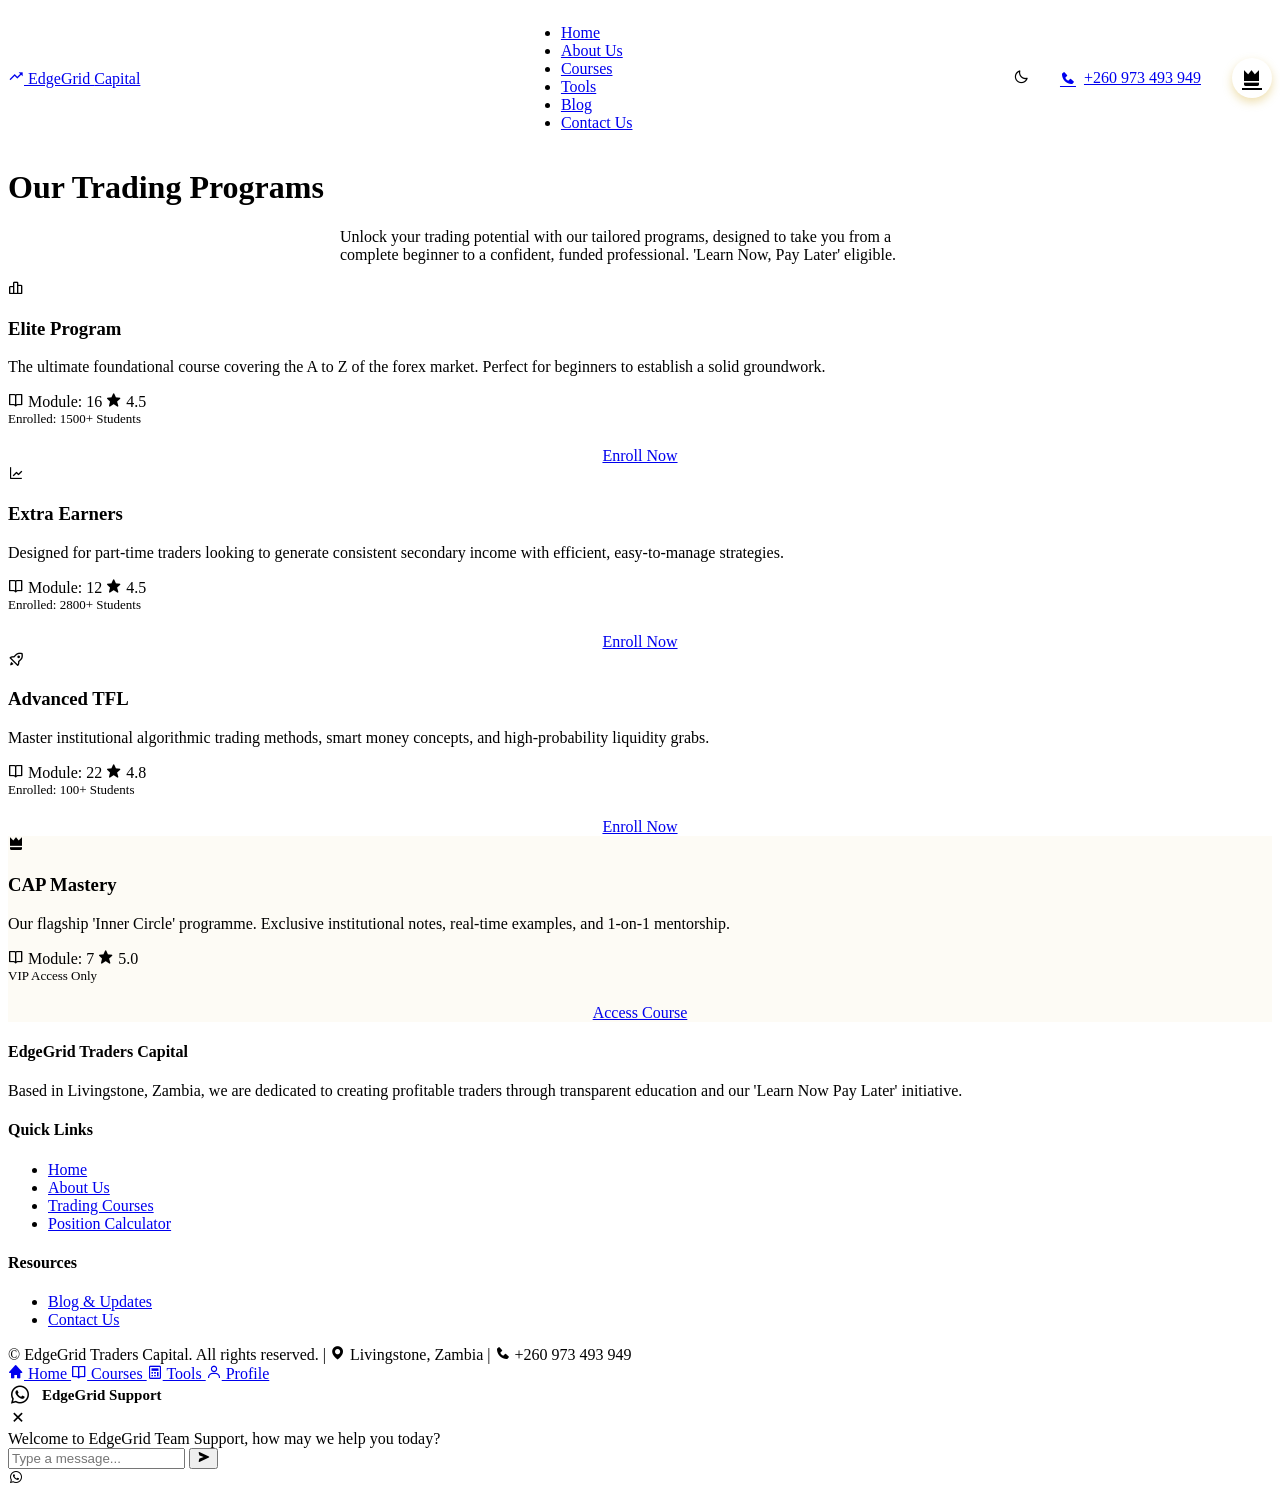
==== courses.html @ e41b1635 "Add files via upload" ====
<!DOCTYPE html>
<html lang="en">
<head>
    <meta charset="UTF-8">
    <meta name="viewport" content="width=device-width, initial-scale=1.0">
    <title>Trading Courses | EdgeGrid Traders Capital</title>
    <link rel="stylesheet" href="css/styles.css">
    <link href='https://unpkg.com/boxicons@2.1.4/css/boxicons.min.css' rel='stylesheet'>
</head>
<body>

    <!-- Navigation -->
    <nav class="navbar">
        <div class="container" style="display: flex; justify-content: space-between; align-items: center;">
            <a href="index.html" class="logo">
                <i class='bx bx-trending-up' style="color: var(--primary-color);"></i>
                EdgeGrid <span>Capital</span>
            </a>
            <ul class="nav-links">
                <li><a href="index.html">Home</a></li>
                <li><a href="about.html">About Us</a></li>
                <li><a href="courses.html" class="active">Courses</a></li>
                <li><a href="tools.html">Tools</a></li>
                <li><a href="blog.html">Blog</a></li>
                <li><a href="contact.html">Contact Us</a></li>
            </ul>
                        <div class="nav-right-actions" style="display: flex; align-items: center; gap: 15px;">
                <div id="themeToggle" class="theme-toggle">
                    <i class='bx bx-moon'></i>
                </div>
                <div class="cta-contact">
                    <a href="tel:+260973493949" class="btn btn-outline"
                        style="display: flex; align-items: center; gap: 8px; padding: 8px 16px;">
                        <i class='bx bxs-phone'></i> <span class="hide-mobile">+260 973 493 949</span>
                    </a>
                </div>
                <a href="VIPmembers.html" class="vip-top-btn" style="display: flex; justify-content: center; align-items: center; width: 40px; height: 40px; background: var(--gold-gradient); color: var(--secondary-color); border-radius: 50%; font-size: 20px; box-shadow: 0 4px 10px rgba(212,175,55,0.4); transition: transform 0.3s ease;">
                    <i class='bx bxs-crown'></i>
                </a>
            </div>
        </div>
    </nav>

    <div class="page-header">
        <div class="container">
            <h1>Our Trading Programs</h1>
            <p style="margin-top: 15px; max-width: 600px; margin-left: auto; margin-right: auto;">Unlock your trading potential with our tailored programs, designed to take you from a complete beginner to a confident, funded professional. 'Learn Now, Pay Later' eligible.</p>
        </div>
    </div>

    <section class="courses-section" style="background: var(--bg-main);">
        <div class="container">
            <div class="course-grid">
                <!-- Course 1 -->
                <div class="card">
                    <div class="card-icon"><i class='bx bx-bar-chart-alt-2'></i></div>
                    <h3>Elite Program</h3>
                    <p>The ultimate foundational course covering the A to Z of the forex market. Perfect for beginners to establish a solid groundwork.</p>
                    <div class="card-meta">
                        <span><i class='bx bx-book-open'></i> Module: 16</span>
                        <span><i class='bx bxs-star' style="color: var(--primary-color);"></i> 4.5</span>
                    </div>
                    <div style="font-size: 13px; color: var(--text-light); margin-bottom: 20px;">Enrolled: 1500+ Students</div>
                    <a href="contact.html" class="btn btn-outline" style="width: 100%; display: block; text-align: center;">Enroll Now</a>
                </div>

                <!-- Course 2 -->
                <div class="card">
                    <div class="card-icon"><i class='bx bx-line-chart'></i></div>
                    <h3>Extra Earners</h3>
                    <p>Designed for part-time traders looking to generate consistent secondary income with efficient, easy-to-manage strategies.</p>
                    <div class="card-meta">
                        <span><i class='bx bx-book-open'></i> Module: 12</span>
                        <span><i class='bx bxs-star' style="color: var(--primary-color);"></i> 4.5</span>
                    </div>
                    <div style="font-size: 13px; color: var(--text-light); margin-bottom: 20px;">Enrolled: 2800+ Students</div>
                    <a href="contact.html" class="btn btn-outline" style="width: 100%; display: block; text-align: center;">Enroll Now</a>
                </div>

                <!-- Course 3 -->
                <div class="card">
                    <div class="card-icon"><i class='bx bx-rocket'></i></div>
                    <h3>Advanced TFL</h3>
                    <p>Master institutional algorithmic trading methods, smart money concepts, and high-probability liquidity grabs.</p>
                    <div class="card-meta">
                        <span><i class='bx bx-book-open'></i> Module: 22</span>
                        <span><i class='bx bxs-star' style="color: var(--primary-color);"></i> 4.8</span>
                    </div>
                    <div style="font-size: 13px; color: var(--text-light); margin-bottom: 20px;">Enrolled: 100+ Students</div>
                    <a href="contact.html" class="btn btn-outline" style="width: 100%; display: block; text-align: center;">Enroll Now</a>
                </div>

                <!-- Course 4: VIP Mastery -->
                <div class="card" style="border: 1px solid var(--primary-color); background: rgba(212, 175, 55, 0.05);">
                    <div class="card-icon" style="background: var(--primary-color); color: var(--secondary-color);"><i class='bx bxs-crown'></i></div>
                    <h3>CAP Mastery</h3>
                    <p>Our flagship 'Inner Circle' programme. Exclusive institutional notes, real-time examples, and 1-on-1 mentorship.</p>
                    <div class="card-meta">
                        <span><i class='bx bx-book-open'></i> Module: 7</span>
                        <span><i class='bx bxs-star' style="color: var(--primary-color);"></i> 5.0</span>
                    </div>
                    <div style="font-size: 13px; color: var(--text-light); margin-bottom: 20px;">VIP Access Only</div>
                    <a href="VIPmembers.html" class="btn btn-primary" style="width: 100%; display: block; text-align: center;">Access Course</a>
                </div>
            </div>
        </div>
    </section>

    <!-- Footer -->
    <footer>
        <div class="container">
            <div class="footer-grid">
                <div class="footer-col">
                    <h4>EdgeGrid Traders Capital</h4>
                    <p>Based in Livingstone, Zambia, we are dedicated to creating profitable traders through transparent education and our 'Learn Now Pay Later' initiative.</p>
                </div>
                <div class="footer-col">
                    <h4>Quick Links</h4>
                    <ul>
                        <li><a href="index.html">Home</a></li>
                        <li><a href="about.html">About Us</a></li>
                        <li><a href="courses.html">Trading Courses</a></li>
                        <li><a href="tools.html">Position Calculator</a></li>
                    </ul>
                </div>
                <div class="footer-col">
                    <h4>Resources</h4>
                    <ul>
                        <li><a href="blog.html">Blog & Updates</a></li>
                        <li><a href="contact.html">Contact Us</a></li>
                    </ul>
                </div>
            </div>
            <div class="footer-bottom">
                &copy; <span id="year"></span> EdgeGrid Traders Capital. All rights reserved. | <i class='bx bxs-map'></i> Livingstone, Zambia | <i class='bx bxs-phone'></i> +260 973 493 949
            </div>
        </div>
    </footer>

    <script src="js/main.js"></script>

    <!-- Mobile Bottom Navigation -->
    <div class="mobile-bottom-nav">
        <a href="index.html" class="active">
            <i class='bx bxs-home'></i>
            Home
        </a>
        <a href="courses.html">
            <i class='bx bx-book-open'></i>
            Courses
        </a>
        <a href="tools.html">
            <i class='bx bx-calculator'></i>
            Tools
        </a>
        <a href="about.html">
            <i class='bx bx-user'></i>
            Profile
        </a>
    </div>

    <!-- WhatsApp Floating Button & Popup -->
    <div class="whatsapp-container">
        <div id="waPopup" class="wa-popup">
            <div class="wa-header">
                <div style="display: flex; align-items: center; gap: 10px;">
                    <i class='bx bxl-whatsapp' style="font-size: 24px;"></i>
                    <h4 style="margin: 0; font-size: 15px;">EdgeGrid Support</h4>
                </div>
                <i class='bx bx-x' style="font-size: 20px; cursor: pointer;" onclick="toggleWAPopup()"></i>
            </div>
            <div class="wa-body">
                <div class="wa-message-received">
                    Welcome to EdgeGrid Team Support, how may we help you today?
                </div>
            </div>
            <div class="wa-footer">
                <input type="text" id="waMessageInput" placeholder="Type a message..." onkeypress="if(event.key === 'Enter') sendWAMessage()">
                <button onclick="sendWAMessage()"><i class='bx bxs-send'></i></button>
            </div>
        </div>
        <div class="whatsapp-float" onclick="toggleWAPopup()">
            <div class="wa-waves"></div>
            <i class='bx bxl-whatsapp'></i>
        </div>
    </div>

    <script src="js/main.js"></script>
    <script>
        function toggleWAPopup() {
            const popup = document.getElementById('waPopup');
            popup.classList.toggle('active');
            if (popup.classList.contains('active')) {
                document.getElementById('waMessageInput').focus();
            }
        }
        function sendWAMessage() {
            const input = document.getElementById('waMessageInput');
            const message = input.value.trim();
            if (message) {
                navigator.clipboard.writeText(message).catch(err => console.log('Clipboard err:', err)).finally(() => {
                    const encodedMsg = encodeURIComponent(message);
                    window.open(`https://wa.me/260973493949?text=${encodedMsg}`, '_blank');
                    input.value = '';
                    toggleWAPopup();
                });
            }
        }
    </script>
</body>

</html>
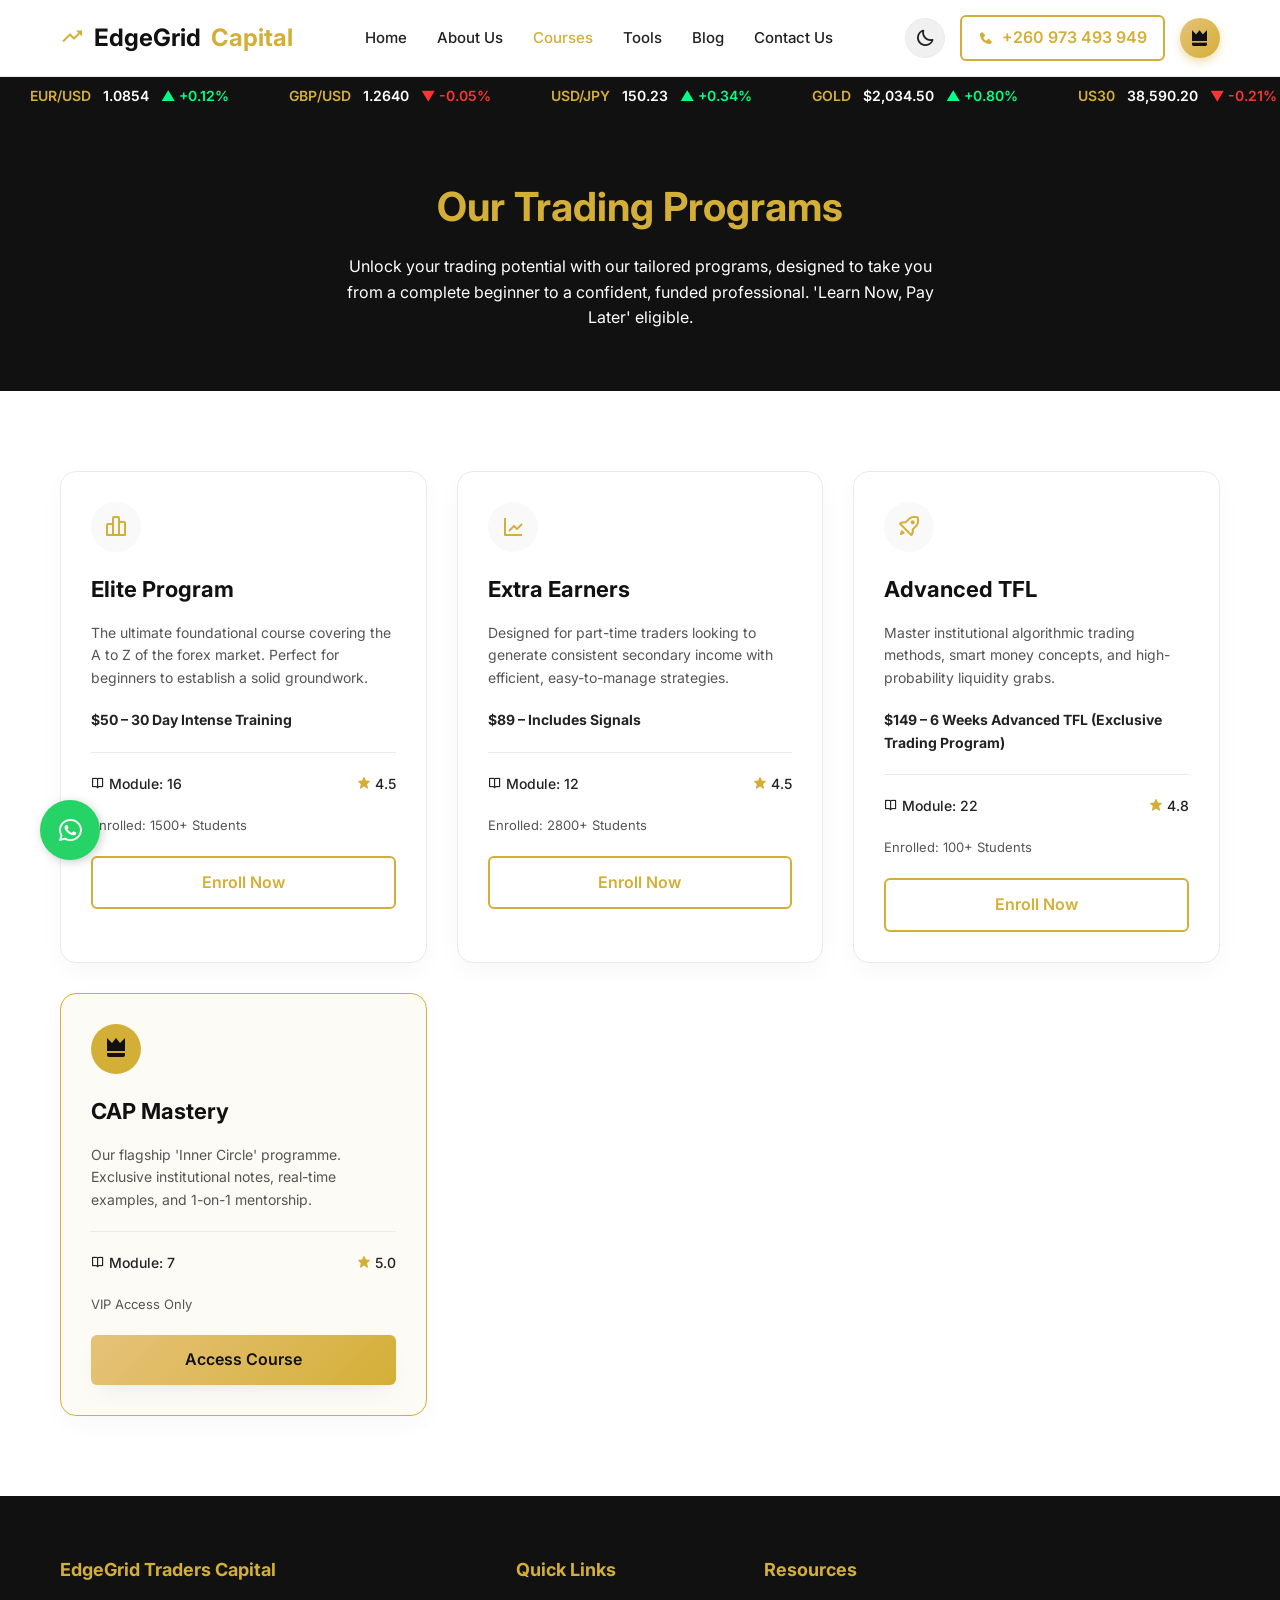
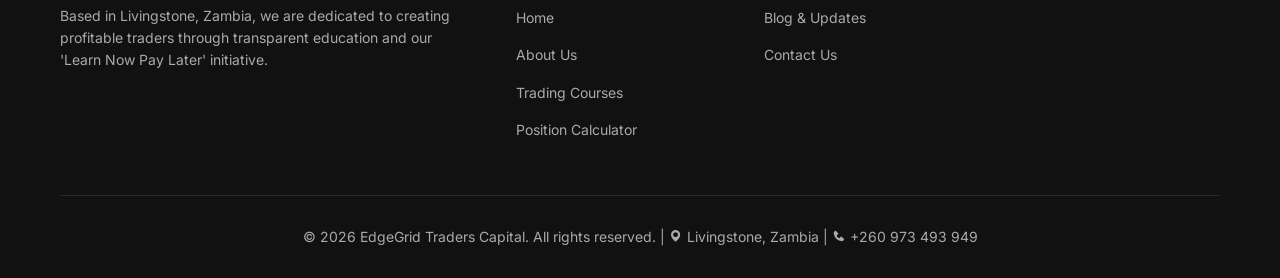
==== commit 303f40b2: "Improve formatting and structure in courses.html Refactor HTML structure for better readability and " ====
--- a/courses.html
+++ b/courses.html
@@ -1,5 +1,6 @@
 <!DOCTYPE html>
 <html lang="en">
+
 <head>
     <meta charset="UTF-8">
     <meta name="viewport" content="width=device-width, initial-scale=1.0">
@@ -7,6 +8,7 @@
     <link rel="stylesheet" href="css/styles.css">
     <link href='https://unpkg.com/boxicons@2.1.4/css/boxicons.min.css' rel='stylesheet'>
 </head>
+
 <body>
 
     <!-- Navigation -->
@@ -24,7 +26,7 @@
                 <li><a href="blog.html">Blog</a></li>
                 <li><a href="contact.html">Contact Us</a></li>
             </ul>
-                        <div class="nav-right-actions" style="display: flex; align-items: center; gap: 15px;">
+            <div class="nav-right-actions" style="display: flex; align-items: center; gap: 15px;">
                 <div id="themeToggle" class="theme-toggle">
                     <i class='bx bx-moon'></i>
                 </div>
@@ -34,7 +36,8 @@
                         <i class='bx bxs-phone'></i> <span class="hide-mobile">+260 973 493 949</span>
                     </a>
                 </div>
-                <a href="VIPmembers.html" class="vip-top-btn" style="display: flex; justify-content: center; align-items: center; width: 40px; height: 40px; background: var(--gold-gradient); color: var(--secondary-color); border-radius: 50%; font-size: 20px; box-shadow: 0 4px 10px rgba(212,175,55,0.4); transition: transform 0.3s ease;">
+                <a href="VIPmembers.html" class="vip-top-btn"
+                    style="display: flex; justify-content: center; align-items: center; width: 40px; height: 40px; background: var(--gold-gradient); color: var(--secondary-color); border-radius: 50%; font-size: 20px; box-shadow: 0 4px 10px rgba(212,175,55,0.4); transition: transform 0.3s ease;">
                     <i class='bx bxs-crown'></i>
                 </a>
             </div>
@@ -44,7 +47,9 @@
     <div class="page-header">
         <div class="container">
             <h1>Our Trading Programs</h1>
-            <p style="margin-top: 15px; max-width: 600px; margin-left: auto; margin-right: auto;">Unlock your trading potential with our tailored programs, designed to take you from a complete beginner to a confident, funded professional. 'Learn Now, Pay Later' eligible.</p>
+            <p style="margin-top: 15px; max-width: 600px; margin-left: auto; margin-right: auto;">Unlock your trading
+                potential with our tailored programs, designed to take you from a complete beginner to a confident,
+                funded professional. 'Learn Now, Pay Later' eligible.</p>
         </div>
     </div>
 
@@ -55,52 +60,70 @@
                 <div class="card">
                     <div class="card-icon"><i class='bx bx-bar-chart-alt-2'></i></div>
                     <h3>Elite Program</h3>
-                    <p>The ultimate foundational course covering the A to Z of the forex market. Perfect for beginners to establish a solid groundwork.</p>
+                    <p>The ultimate foundational course covering the A to Z of the forex market. Perfect for beginners
+                        to establish a solid groundwork.</p>
+                    <p class="course-price" style="font-weight: 700; color: var(--vip-gold); margin-top: 5px;">$50 – 30
+                        Day Intense Training</p>
                     <div class="card-meta">
                         <span><i class='bx bx-book-open'></i> Module: 16</span>
                         <span><i class='bx bxs-star' style="color: var(--primary-color);"></i> 4.5</span>
                     </div>
-                    <div style="font-size: 13px; color: var(--text-light); margin-bottom: 20px;">Enrolled: 1500+ Students</div>
-                    <a href="contact.html" class="btn btn-outline" style="width: 100%; display: block; text-align: center;">Enroll Now</a>
+                    <div style="font-size: 13px; color: var(--text-light); margin-bottom: 20px;">Enrolled: 1500+
+                        Students</div>
+                    <a href="#" onclick="openEnrollModal(); return false;" class="btn btn-outline"
+                        style="width: 100%; display: block; text-align: center;">Enroll Now</a>
                 </div>
 
                 <!-- Course 2 -->
                 <div class="card">
                     <div class="card-icon"><i class='bx bx-line-chart'></i></div>
                     <h3>Extra Earners</h3>
-                    <p>Designed for part-time traders looking to generate consistent secondary income with efficient, easy-to-manage strategies.</p>
+                    <p>Designed for part-time traders looking to generate consistent secondary income with efficient,
+                        easy-to-manage strategies.</p>
+                    <p class="course-price" style="font-weight: 700; color: var(--vip-gold); margin-top: 5px;">$89 –
+                        Includes Signals</p>
                     <div class="card-meta">
                         <span><i class='bx bx-book-open'></i> Module: 12</span>
                         <span><i class='bx bxs-star' style="color: var(--primary-color);"></i> 4.5</span>
                     </div>
-                    <div style="font-size: 13px; color: var(--text-light); margin-bottom: 20px;">Enrolled: 2800+ Students</div>
-                    <a href="contact.html" class="btn btn-outline" style="width: 100%; display: block; text-align: center;">Enroll Now</a>
+                    <div style="font-size: 13px; color: var(--text-light); margin-bottom: 20px;">Enrolled: 2800+
+                        Students</div>
+                    <a href="#" onclick="openEnrollModal(); return false;" class="btn btn-outline"
+                        style="width: 100%; display: block; text-align: center;">Enroll Now</a>
                 </div>
 
                 <!-- Course 3 -->
                 <div class="card">
                     <div class="card-icon"><i class='bx bx-rocket'></i></div>
                     <h3>Advanced TFL</h3>
-                    <p>Master institutional algorithmic trading methods, smart money concepts, and high-probability liquidity grabs.</p>
+                    <p>Master institutional algorithmic trading methods, smart money concepts, and high-probability
+                        liquidity grabs.</p>
+                    <p class="course-price" style="font-weight: 700; color: var(--vip-gold); margin-top: 5px;">$149 – 6
+                        Weeks Advanced TFL (Exclusive Trading Program)</p>
                     <div class="card-meta">
                         <span><i class='bx bx-book-open'></i> Module: 22</span>
                         <span><i class='bx bxs-star' style="color: var(--primary-color);"></i> 4.8</span>
                     </div>
-                    <div style="font-size: 13px; color: var(--text-light); margin-bottom: 20px;">Enrolled: 100+ Students</div>
-                    <a href="contact.html" class="btn btn-outline" style="width: 100%; display: block; text-align: center;">Enroll Now</a>
+                    <div style="font-size: 13px; color: var(--text-light); margin-bottom: 20px;">Enrolled: 100+ Students
+                    </div>
+                    <a href="#" onclick="openEnrollModal(); return false;" class="btn btn-outline"
+                        style="width: 100%; display: block; text-align: center;">Enroll Now</a>
                 </div>
 
                 <!-- Course 4: VIP Mastery -->
                 <div class="card" style="border: 1px solid var(--primary-color); background: rgba(212, 175, 55, 0.05);">
-                    <div class="card-icon" style="background: var(--primary-color); color: var(--secondary-color);"><i class='bx bxs-crown'></i></div>
+                    <div class="card-icon" style="background: var(--primary-color); color: var(--secondary-color);"><i
+                            class='bx bxs-crown'></i></div>
                     <h3>CAP Mastery</h3>
-                    <p>Our flagship 'Inner Circle' programme. Exclusive institutional notes, real-time examples, and 1-on-1 mentorship.</p>
+                    <p>Our flagship 'Inner Circle' programme. Exclusive institutional notes, real-time examples, and
+                        1-on-1 mentorship.</p>
                     <div class="card-meta">
                         <span><i class='bx bx-book-open'></i> Module: 7</span>
                         <span><i class='bx bxs-star' style="color: var(--primary-color);"></i> 5.0</span>
                     </div>
                     <div style="font-size: 13px; color: var(--text-light); margin-bottom: 20px;">VIP Access Only</div>
-                    <a href="VIPmembers.html" class="btn btn-primary" style="width: 100%; display: block; text-align: center;">Access Course</a>
+                    <a href="VIPmembers.html" class="btn btn-primary"
+                        style="width: 100%; display: block; text-align: center;">Access Course</a>
                 </div>
             </div>
         </div>
@@ -112,7 +135,8 @@
             <div class="footer-grid">
                 <div class="footer-col">
                     <h4>EdgeGrid Traders Capital</h4>
-                    <p>Based in Livingstone, Zambia, we are dedicated to creating profitable traders through transparent education and our 'Learn Now Pay Later' initiative.</p>
+                    <p>Based in Livingstone, Zambia, we are dedicated to creating profitable traders through transparent
+                        education and our 'Learn Now Pay Later' initiative.</p>
                 </div>
                 <div class="footer-col">
                     <h4>Quick Links</h4>
@@ -132,12 +156,51 @@
                 </div>
             </div>
             <div class="footer-bottom">
-                &copy; <span id="year"></span> EdgeGrid Traders Capital. All rights reserved. | <i class='bx bxs-map'></i> Livingstone, Zambia | <i class='bx bxs-phone'></i> +260 973 493 949
+                &copy; <span id="year"></span> EdgeGrid Traders Capital. All rights reserved. | <i
+                    class='bx bxs-map'></i> Livingstone, Zambia | <i class='bx bxs-phone'></i> +260 973 493 949
             </div>
         </div>
     </footer>
-
-    <script src="js/main.js"></script>
+    <!-- Enrollment Modal -->
+    <div id="enrollModal" class="enroll-modal">
+        <div class="enroll-modal-content">
+            <div class="enroll-modal-header">
+                <h3>Start Your Trading Journey</h3>
+                <i class='bx bx-x' onclick="closeEnrollModal()"></i>
+            </div>
+            <div class="enroll-modal-body">
+                <div class="form-group">
+                    <label>Full Name</label>
+                    <input type="text" id="enrolName" placeholder="e.g. John Doe">
+                </div>
+                <div class="form-group">
+                    <label>Country</label>
+                    <input type="text" id="enrolCountry" placeholder="e.g. Zambia">
+                </div>
+                <div class="form-group">
+                    <label>Trading Experience</label>
+                    <select id="enrolExperience">
+                        <option value="Complete Beginner">Complete Beginner</option>
+                        <option value="Less than 1 year">Less than 1 year</option>
+                        <option value="1-3 years">1-3 years</option>
+                        <option value="3+ years">3+ years</option>
+                    </select>
+                </div>
+                <div class="form-group">
+                    <label>Source of Funds</label>
+                    <select id="enrolFunds">
+                        <option value="Personal Savings">Personal Savings</option>
+                        <option value="Salary / Employment">Salary / Employment</option>
+                        <option value="Prop Firm Funded">Prop Firm Funded</option>
+                        <option value="Other">Other</option>
+                    </select>
+                </div>
+                <button class="btn btn-primary" style="width: 100%; margin-top: 10px;"
+                    onclick="submitEnrollment()">Submit Application</button>
+            </div>
+        </div>
+    </div>
+
 
     <!-- Mobile Bottom Navigation -->
     <div class="mobile-bottom-nav">
@@ -175,7 +238,8 @@
                 </div>
             </div>
             <div class="wa-footer">
-                <input type="text" id="waMessageInput" placeholder="Type a message..." onkeypress="if(event.key === 'Enter') sendWAMessage()">
+                <input type="text" id="waMessageInput" placeholder="Type a message..."
+                    onkeypress="if(event.key === 'Enter') sendWAMessage()">
                 <button onclick="sendWAMessage()"><i class='bx bxs-send'></i></button>
             </div>
         </div>
@@ -187,6 +251,7 @@
 
     <script src="js/main.js"></script>
     <script>
+        /* ── WhatsApp popup ── */
         function toggleWAPopup() {
             const popup = document.getElementById('waPopup');
             popup.classList.toggle('active');
@@ -206,6 +271,30 @@
                 });
             }
         }
+
+        /* ── Enrollment Modal ── */
+        function openEnrollModal() {
+            document.getElementById('enrollModal').classList.add('active');
+        }
+        function closeEnrollModal() {
+            document.getElementById('enrollModal').classList.remove('active');
+        }
+        function submitEnrollment() {
+            const name = document.getElementById('enrolName').value.trim();
+            const country = document.getElementById('enrolCountry').value.trim();
+            const experience = document.getElementById('enrolExperience').value;
+            const funds = document.getElementById('enrolFunds').value;
+            if (!name || !country) {
+                alert('Please fill in your name and country.');
+                return;
+            }
+            const message = `*New Enrollment Application*\n\n*Name:* ${name}\n*Country:* ${country}\n*Experience:* ${experience}\n*Source of Funds:* ${funds}\n\nI would like to join the EdgeGrid Traders Capital program.`;
+            navigator.clipboard.writeText(message).catch(err => console.log('Clipboard err:', err)).finally(() => {
+                const encodedMsg = encodeURIComponent(message);
+                window.open(`https://wa.me/260973493949?text=${encodedMsg}`, '_blank');
+                closeEnrollModal();
+            });
+        }
     </script>
 </body>
 
--- a/css/styles.css
+++ b/css/styles.css
@@ -0,0 +1,801 @@
+@import url('https://fonts.googleapis.com/css2?family=Inter:wght@300;400;500;600;700&display=swap');
+
+:root {
+  --primary-color: #D4AF37; /* Metallic Gold */
+  --primary-hover: #C5A059;
+  --secondary-color: #111111;
+  --text-main: #222222;
+  --text-light: #555555;
+  --bg-main: #FFFFFF;
+  --bg-light: #F9F9F9;
+  --bg-gray: #F0F0F0;
+  --nav-bg: rgba(255, 255, 255, 0.85);
+  --gold-gradient: linear-gradient(135deg, #E6C27A 0%, #D4AF37 100%);
+  --border-color: #EAEAEA;
+  --shadow: 0 10px 30px -10px rgba(0, 0, 0, 0.08), 0 4px 10px -5px rgba(0, 0, 0, 0.05);
+  --shadow-lg: 0 20px 40px -15px rgba(0, 0, 0, 0.1), 0 10px 20px -10px rgba(0, 0, 0, 0.06);
+}
+
+[data-theme="dark"] {
+  --secondary-color: #F5F5F5;
+  --text-main: #E0E0E0;
+  --text-light: #AAAAAA;
+  --bg-main: #0A0A0A;
+  --bg-light: #121212;
+  --bg-gray: #1A1A1A;
+  --nav-bg: rgba(10, 10, 10, 0.85);
+  --border-color: #2A2A2A;
+  --shadow: 0 10px 30px -10px rgba(0, 0, 0, 0.5), 0 4px 10px -5px rgba(0, 0, 0, 0.3);
+  --shadow-lg: 0 20px 40px -15px rgba(0, 0, 0, 0.6), 0 10px 20px -10px rgba(0, 0, 0, 0.4);
+}
+
+* {
+  margin: 0;
+  padding: 0;
+  box-sizing: border-box;
+  font-family: 'Inter', sans-serif;
+}
+
+body {
+  background-color: var(--bg-main);
+  color: var(--text-main);
+  line-height: 1.6;
+}
+
+a {
+  text-decoration: none;
+  color: inherit;
+  transition: color 0.3s ease;
+}
+
+ul {
+  list-style: none;
+}
+
+/* Base Layout */
+.container {
+  max-width: 1200px;
+  margin: 0 auto;
+  padding: 0 20px;
+}
+
+/* Navbar */
+.navbar {
+  background-color: var(--nav-bg);
+  backdrop-filter: blur(12px);
+  -webkit-backdrop-filter: blur(12px);
+  padding: 15px 0;
+  border-bottom: 1px solid var(--border-color);
+  position: sticky;
+  top: 0;
+  z-index: 1000;
+  transition: all 0.3s ease;
+}
+
+.navbar .container {
+  display: flex;
+  justify-content: space-between;
+  align-items: center;
+}
+
+.logo {
+  font-size: 24px;
+  font-weight: 700;
+  color: var(--secondary-color);
+  display: flex;
+  align-items: center;
+  gap: 10px;
+}
+
+.logo span {
+  color: var(--primary-color);
+}
+
+.nav-links {
+  display: flex;
+  gap: 30px;
+}
+
+.nav-links a {
+  font-weight: 500;
+  color: var(--text-main);
+  font-size: 15px;
+}
+
+.nav-links a:hover,
+.nav-links a.active {
+  color: var(--primary-color);
+}
+
+.btn {
+  display: inline-block;
+  padding: 12px 28px;
+  border-radius: 6px;
+  font-weight: 600;
+  cursor: pointer;
+  transition: all 0.3s ease;
+  border: none;
+  text-align: center;
+}
+
+.btn-primary {
+  background: var(--gold-gradient);
+  color: var(--secondary-color);
+  box-shadow: var(--shadow);
+}
+
+.btn-primary:hover {
+  transform: translateY(-2px);
+  box-shadow: var(--shadow-lg);
+}
+
+.btn-outline {
+  border: 2px solid var(--primary-color);
+  color: var(--primary-color);
+  background: transparent;
+}
+
+.theme-toggle {
+  display: flex;
+  align-items: center;
+  justify-content: center;
+  width: 40px;
+  height: 40px;
+  border-radius: 50%;
+  background: var(--bg-gray);
+  color: var(--text-main);
+  cursor: pointer;
+  transition: all 0.3s ease;
+  font-size: 20px;
+  border: 1px solid var(--border-color);
+}
+
+.theme-toggle:hover {
+  background: var(--primary-color);
+  color: #000;
+  transform: rotate(15deg);
+}
+
+.theme-toggle i {
+  transition: transform 0.5s ease;
+}
+
+[data-theme="dark"] .theme-toggle i {
+  transform: rotate(360deg);
+}
+
+.btn-outline:hover {
+  background: var(--primary-color);
+  color: var(--secondary-color);
+}
+
+/* Hero Section */
+.hero {
+  padding: 100px 0;
+  background-color: var(--bg-light);
+  text-align: center;
+}
+
+.hero h1 {
+  font-size: 48px;
+  font-weight: 700;
+  margin-bottom: 20px;
+  color: var(--secondary-color);
+  max-width: 800px;
+  margin-left: auto;
+  margin-right: auto;
+}
+
+.hero h1 span {
+  color: var(--primary-color);
+}
+
+.hero p {
+  font-size: 18px;
+  color: var(--text-light);
+  max-width: 600px;
+  margin: 0 auto 40px auto;
+}
+
+.hero .btn-group {
+  display: flex;
+  gap: 20px;
+  justify-content: center;
+}
+
+/* Stats Section */
+.stats {
+  padding: 60px 0;
+  background: var(--secondary-color);
+  color: white;
+}
+
+.stats .container {
+  display: grid;
+  grid-template-columns: repeat(3, 1fr);
+  gap: 30px;
+  text-align: center;
+}
+
+.stats h3 {
+  font-size: 36px;
+  color: var(--primary-color);
+  margin-bottom: 10px;
+}
+
+.stats p {
+  font-size: 16px;
+  opacity: 0.9;
+}
+
+/* Section Title */
+.section-title {
+  text-align: center;
+  margin-bottom: 50px;
+}
+
+.section-title h2 {
+  font-size: 36px;
+  color: var(--secondary-color);
+  margin-bottom: 15px;
+}
+
+.section-title p {
+  color: var(--text-light);
+  max-width: 600px;
+  margin: 0 auto;
+}
+
+/* Courses Grid */
+.courses-section {
+  padding: 80px 0;
+}
+
+.course-grid {
+  display: grid;
+  grid-template-columns: repeat(auto-fit, minmax(300px, 1fr));
+  gap: 30px;
+}
+
+.card {
+  background: var(--bg-main);
+  border: 1px solid var(--border-color);
+  border-radius: 16px;
+  padding: 30px;
+  box-shadow: 0 8px 24px rgba(0,0,0,0.03);
+  transition: transform 0.3s ease, box-shadow 0.3s ease, border-color 0.3s ease;
+}
+
+.card:hover {
+  transform: translateY(-5px);
+  box-shadow: var(--shadow-lg);
+  border-color: var(--primary-color);
+}
+
+.card-icon {
+  width: 50px;
+  height: 50px;
+  background: var(--bg-light);
+  border-radius: 50%;
+  display: flex;
+  align-items: center;
+  justify-content: center;
+  font-size: 24px;
+  color: var(--primary-color);
+  margin-bottom: 20px;
+}
+
+.card h3 {
+  font-size: 22px;
+  margin-bottom: 15px;
+  color: var(--secondary-color);
+}
+
+.card p {
+  color: var(--text-light);
+  margin-bottom: 20px;
+  font-size: 14px;
+}
+
+.card-meta {
+  display: flex;
+  justify-content: space-between;
+  border-top: 1px solid var(--border-color);
+  padding-top: 20px;
+  margin-bottom: 20px;
+  font-size: 14px;
+  font-weight: 500;
+}
+
+/* Calculator specific */
+.calculator {
+  max-width: 600px;
+  margin: 0 auto;
+  background: var(--bg-main);
+  padding: 40px;
+  border-radius: 12px;
+  box-shadow: var(--shadow-lg);
+  border: 1px solid var(--border-color);
+}
+
+.form-group {
+  margin-bottom: 20px;
+}
+
+.form-group label {
+  display: block;
+  margin-bottom: 8px;
+  font-weight: 500;
+  color: var(--secondary-color);
+}
+
+.form-group input, 
+.form-group select {
+  width: 100%;
+  padding: 12px 15px;
+  border: 1px solid var(--border-color);
+  border-radius: 6px;
+  font-size: 16px;
+  outline: none;
+  transition: border-color 0.3s ease;
+}
+
+.form-group input:focus, 
+.form-group select:focus {
+  border-color: var(--primary-color);
+}
+
+.calc-result {
+  margin-top: 30px;
+  padding: 20px;
+  background: var(--bg-light);
+  border-left: 4px solid var(--primary-color);
+  border-radius: 0 6px 6px 0;
+}
+
+.calc-result h4 {
+  font-size: 14px;
+  color: var(--text-light);
+  text-transform: uppercase;
+  margin-bottom: 5px;
+}
+
+.calc-result div {
+  font-size: 28px;
+  font-weight: 700;
+  color: var(--secondary-color);
+}
+
+/* Footer */
+footer {
+  background-color: var(--secondary-color);
+  color: white;
+  padding: 60px 0 30px 0;
+}
+
+.footer-grid {
+  display: grid;
+  grid-template-columns: 2fr 1fr 1fr 1fr;
+  gap: 40px;
+  margin-bottom: 40px;
+}
+
+.footer-col h4 {
+  color: var(--primary-color);
+  font-size: 18px;
+  margin-bottom: 20px;
+}
+
+.footer-col p {
+  color: #aaaaaa;
+  margin-bottom: 15px;
+  font-size: 14px;
+}
+
+.footer-col ul li {
+  margin-bottom: 12px;
+}
+
+.footer-col ul li a {
+  color: #aaaaaa;
+  font-size: 14px;
+}
+
+.footer-col ul li a:hover {
+  color: var(--primary-color);
+}
+
+.footer-bottom {
+  border-top: 1px solid rgba(255, 255, 255, 0.1);
+  padding-top: 30px;
+  text-align: center;
+  color: #aaaaaa;
+  font-size: 14px;
+}
+
+/* Responsive */
+@media (max-width: 768px) {
+  .nav-links, .cta-contact {
+    display: none;
+  }
+  .stats .container, .footer-grid {
+    grid-template-columns: 1fr;
+  }
+  .hero h1 {
+    font-size: 36px;
+  }
+  body {
+    padding-bottom: 80px; /* Space for bottom nav */
+  }
+  .whatsapp-float {
+    bottom: 90px;
+  }
+  .mobile-bottom-nav {
+    display: flex !important;
+  }
+}
+
+/* Mobile Bottom Navigation */
+.mobile-bottom-nav {
+  display: none;
+  position: fixed;
+  bottom: 0;
+  left: 0;
+  width: 100%;
+  background-color: rgba(255, 255, 255, 0.95);
+  backdrop-filter: blur(10px);
+  -webkit-backdrop-filter: blur(10px);
+  border-top: 1px solid rgba(0,0,0,0.05);
+  z-index: 1000;
+  padding: 10px 20px;
+  padding-bottom: env(safe-area-inset-bottom, 10px);
+  box-shadow: 0 -4px 20px rgba(0,0,0,0.05);
+  justify-content: space-around;
+  align-items: center;
+}
+
+.mobile-bottom-nav a {
+  display: flex;
+  flex-direction: column;
+  align-items: center;
+  color: var(--text-light);
+  font-size: 10px;
+  font-weight: 500;
+  gap: 4px;
+}
+
+.mobile-bottom-nav a i {
+  font-size: 24px;
+  transition: all 0.2s ease;
+}
+
+.mobile-bottom-nav a.active {
+  color: var(--primary-color);
+}
+
+.mobile-bottom-nav a.active i {
+  transform: translateY(-2px);
+}
+
+/* Pages Styling */
+.page-header {
+  background: var(--secondary-color);
+  color: white;
+  padding: 60px 0;
+  text-align: center;
+}
+
+.page-header h1 {
+  font-size: 40px;
+  color: var(--primary-color);
+}
+
+/* Floating WhatsApp Button & Popup */
+.whatsapp-container {
+  position: fixed;
+  bottom: 40px;
+  left: 40px;
+  z-index: 1000;
+  display: flex;
+  flex-direction: column;
+  align-items: flex-start;
+}
+
+@media (max-width: 768px) {
+  .whatsapp-container {
+    bottom: 90px;
+    left: 20px;
+  }
+}
+
+.whatsapp-float {
+  width: 60px;
+  height: 60px;
+  background-color: #25D366;
+  color: #fff;
+  border-radius: 50%;
+  text-align: center;
+  font-size: 30px;
+  box-shadow: 2px 2px 10px rgba(0,0,0,0.2);
+  display: flex;
+  align-items: center;
+  justify-content: center;
+  cursor: pointer;
+  position: relative;
+  transition: transform 0.3s ease;
+}
+
+.whatsapp-float:hover {
+  transform: scale(1.05);
+}
+
+.wa-waves {
+  position: absolute;
+  top: 0;
+  left: 0;
+  width: 100%;
+  height: 100%;
+  border-radius: 50%;
+  border: 2px solid #25D366;
+  opacity: 0;
+  animation: wa-wave-anim 2s infinite ease-out;
+}
+
+@keyframes wa-wave-anim {
+  0% { transform: scale(1); opacity: 0.8; }
+  100% { transform: scale(1.6); opacity: 0; }
+}
+
+.wa-popup {
+  position: absolute;
+  bottom: 80px;
+  left: 0;
+  width: 320px;
+  background: var(--bg-main);
+  border-radius: 16px;
+  box-shadow: var(--shadow-lg);
+  overflow: hidden;
+  border: 1px solid var(--border-color);
+  opacity: 0;
+  pointer-events: none;
+  transform: translateY(20px);
+  transition: all 0.3s ease;
+}
+
+.wa-popup.active {
+  opacity: 1;
+  pointer-events: all;
+  transform: translateY(0);
+}
+
+.wa-header {
+  background: #25D366;
+  color: #fff;
+  padding: 15px 20px;
+  display: flex;
+  justify-content: space-between;
+  align-items: center;
+}
+
+.wa-body {
+  padding: 20px;
+  background: #e5ddd5;
+  background-image: url('https://user-images.githubusercontent.com/15075759/28719144-86dc0f70-73b1-11e7-911d-60d70fcded21.png');
+}
+
+.wa-message-received {
+  background: #fff;
+  padding: 12px 15px;
+  border-radius: 0 10px 10px 10px;
+  font-size: 14px;
+  color: #000;
+  box-shadow: 0 1px 2px rgba(0,0,0,0.1);
+  display: inline-block;
+  max-width: 90%;
+  position: relative;
+}
+
+.wa-message-received::before {
+  content: '';
+  position: absolute;
+  top: 0;
+  left: -8px;
+  border-top: 10px solid #fff;
+  border-left: 10px solid transparent;
+}
+
+.wa-footer {
+  padding: 15px;
+  background: var(--bg-main);
+  display: flex;
+  gap: 10px;
+  align-items: center;
+}
+
+.wa-footer input {
+  flex: 1;
+  padding: 10px 15px;
+  border: 1px solid var(--border-color);
+  border-radius: 20px;
+  outline: none;
+  font-family: 'Inter', sans-serif;
+  font-size: 14px;
+  color: var(--text-main);
+  background: var(--bg-light);
+}
+
+.wa-footer button {
+  background: #25D366;
+  color: #fff;
+  border: none;
+  width: 40px;
+  height: 40px;
+  border-radius: 50%;
+  display: flex;
+  justify-content: center;
+  align-items: center;
+  font-size: 20px;
+  cursor: pointer;
+  transition: background 0.3s;
+}
+.wa-footer button:hover {
+  background: #128C7E;
+}
+
+/* Wall Street Ticker */
+.ticker-wrap {
+  width: 100%;
+  overflow: hidden;
+  background-color: var(--secondary-color);
+  color: #fff;
+  padding: 8px 0;
+  box-sizing: border-box;
+  font-family: inherit;
+  font-size: 14px;
+}
+
+.ticker {
+  display: inline-flex;
+  white-space: nowrap;
+  padding-right: 100%;
+  animation-iteration-count: infinite;
+  animation-timing-function: linear;
+  animation-name: ticker;
+  animation-duration: 35s;
+}
+
+.ticker:hover {
+  animation-play-state: paused;
+}
+
+.ticker__item {
+  display: inline-block;
+  padding: 0 30px;
+  font-weight: 600;
+}
+
+.ticker__symbol {
+  color: var(--primary-color);
+  margin-right: 8px;
+}
+
+.ticker__price {
+  margin-right: 8px;
+}
+
+.ticker__change.positive {
+  color: #00ff88;
+}
+
+.ticker__change.negative {
+  color: #ff3333;
+}
+
+@keyframes ticker {
+  0% {
+    transform: translate3d(0, 0, 0);
+  }
+  100% {
+    transform: translate3d(-100%, 0, 0);
+  }
+}
+
+/* Enrollment Modal Styles */
+.enroll-modal {
+  position: fixed;
+  top: 0;
+  left: 0;
+  width: 100%;
+  height: 100%;
+  background: rgba(0, 0, 0, 0.6);
+  backdrop-filter: blur(4px);
+  -webkit-backdrop-filter: blur(4px);
+  z-index: 2000;
+  display: flex;
+  align-items: center;
+  justify-content: center;
+  opacity: 0;
+  pointer-events: none;
+  transition: opacity 0.3s ease;
+}
+
+.enroll-modal.active {
+  opacity: 1;
+  pointer-events: all;
+}
+
+.enroll-modal-content {
+  background: var(--bg-main);
+  width: 90%;
+  max-width: 400px;
+  border-radius: 16px;
+  box-shadow: var(--shadow-lg);
+  transform: translateY(20px);
+  transition: transform 0.3s ease;
+  overflow: hidden;
+}
+
+.enroll-modal.active .enroll-modal-content {
+  transform: translateY(0);
+}
+
+.enroll-modal-header {
+  padding: 20px;
+  border-bottom: 1px solid var(--border-color);
+  display: flex;
+  justify-content: space-between;
+  align-items: center;
+}
+
+.enroll-modal-header h3 {
+  font-size: 18px;
+  color: var(--secondary-color);
+  margin: 0;
+}
+
+.enroll-modal-header i {
+  font-size: 24px;
+  cursor: pointer;
+  color: var(--text-light);
+  transition: color 0.2s;
+}
+
+.enroll-modal-header i:hover {
+  color: #ff3333;
+}
+
+.enroll-modal-body {
+  padding: 20px;
+}
+
+.form-group {
+  margin-bottom: 15px;
+}
+
+.form-group label {
+  display: block;
+  font-size: 13px;
+  font-weight: 600;
+  color: var(--text-light);
+  margin-bottom: 6px;
+}
+
+.form-group input,
+.form-group select {
+  width: 100%;
+  padding: 12px 15px;
+  border: 1px solid var(--border-color);
+  border-radius: 8px;
+  outline: none;
+  font-family: 'Inter', sans-serif;
+  font-size: 14px;
+  color: var(--text-main);
+  background: var(--bg-light);
+  transition: border-color 0.3s;
+}
+
+.form-group input:focus,
+.form-group select:focus {
+  border-color: var(--primary-color);
+}
+
